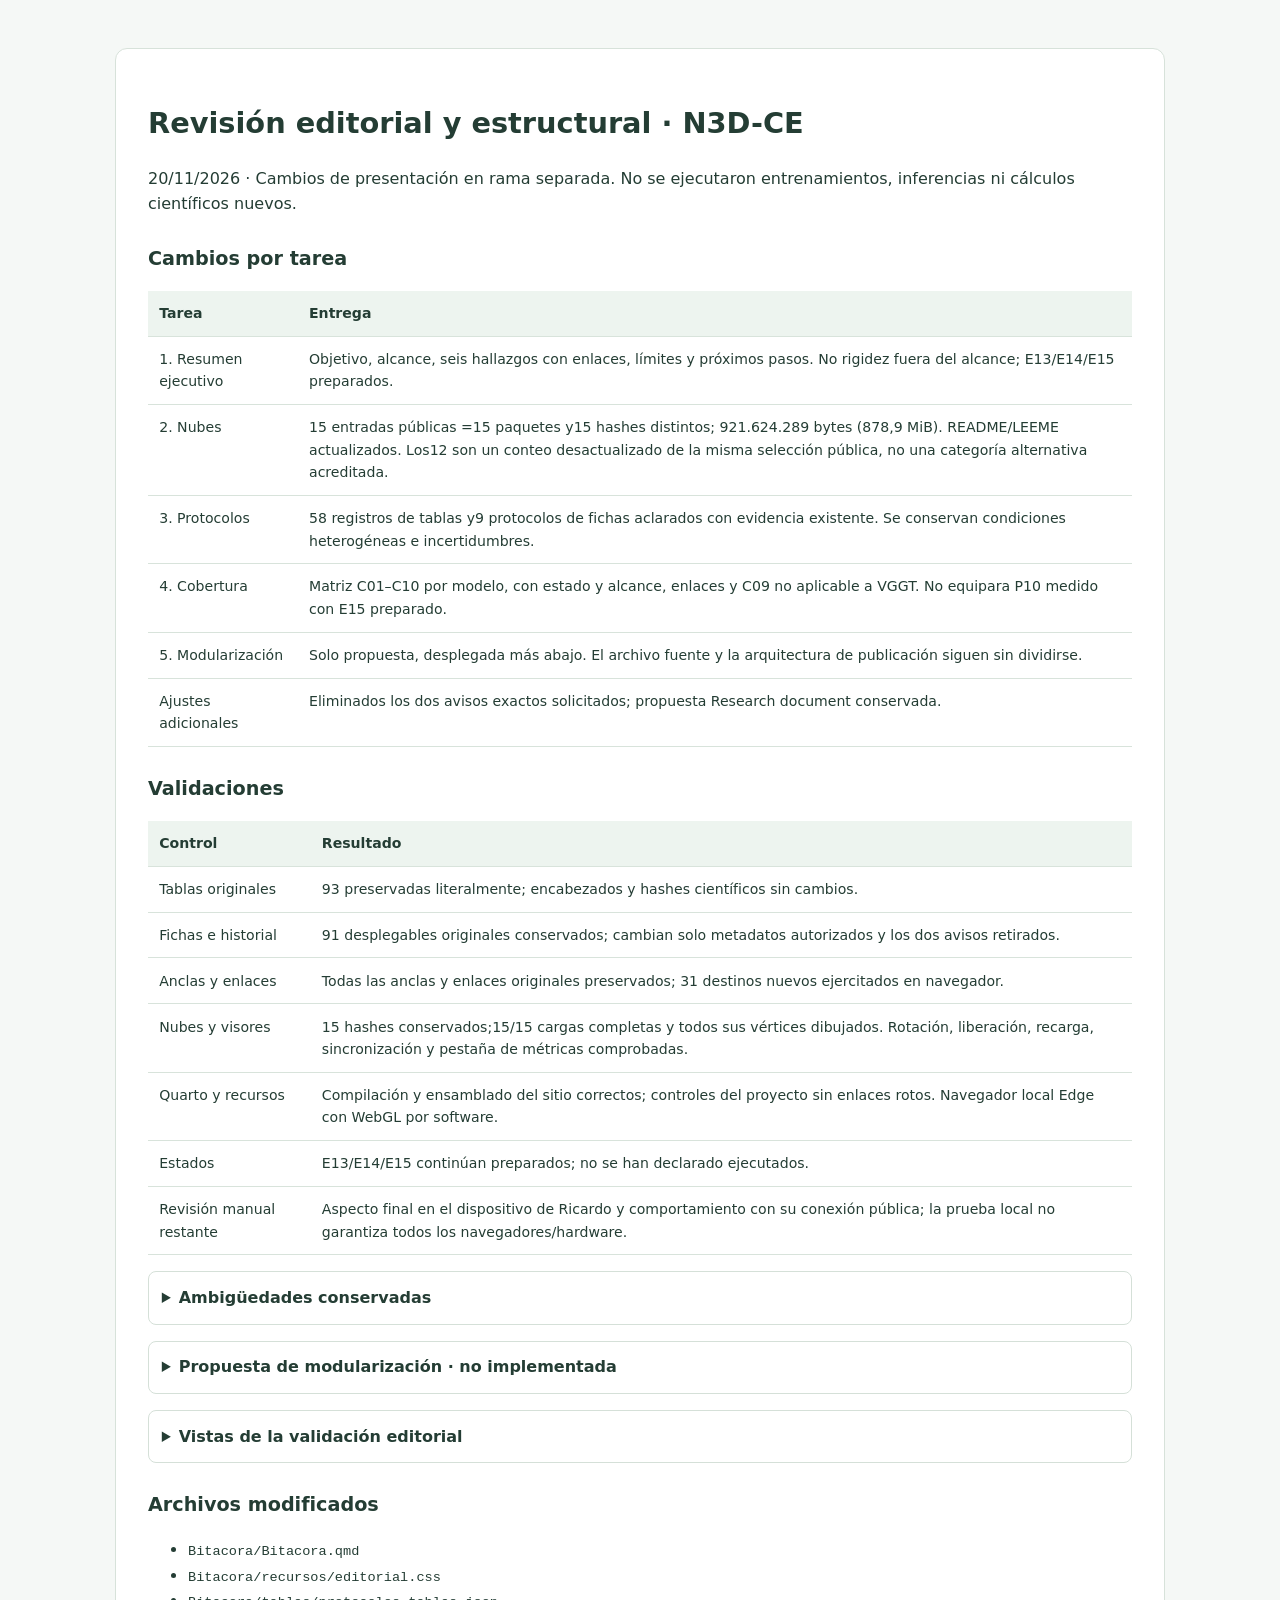
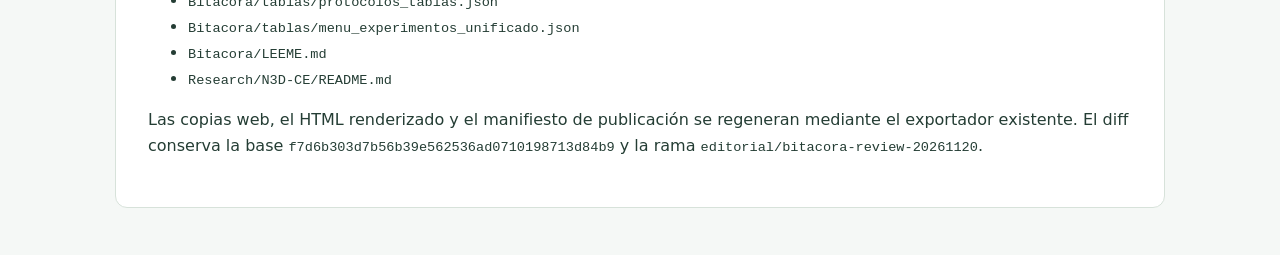
==== N3D-CE/contenido/revision_editorial_20261120/Informe_revision_editorial.html @ 88db0e4b "Improve N3D-CE executive overview, evidence coverage and protocol readability" ====
<!doctype html><html lang="es"><meta charset="utf-8"><meta name="viewport" content="width=device-width,initial-scale=1"><title>Revisión editorial N3D-CE</title>
<style>body{font:16px/1.6 system-ui;color:#243d34;background:#f5f8f6;max-width:1050px;margin:2rem auto;padding:1rem}main{background:white;padding:2rem;border:1px solid #d7e2da;border-radius:12px}h1{font-size:1.8rem}h2{font-size:1.2rem;margin-top:1.7rem}table{border-collapse:collapse;width:100%;font-size:.88rem}td,th{padding:.7rem;border-bottom:1px solid #d8e3db;text-align:left;vertical-align:top}th{background:#edf4ef}details{border:1px solid #d5e0d8;padding:.8rem;margin:1rem 0;border-radius:8px}summary{cursor:pointer;font-weight:650}code{font-size:.85rem;overflow-wrap:anywhere}img{max-width:100%;height:auto;border:1px solid #d8e0da}a{color:#12605a}.note{background:#f1f6f2;padding:1rem}</style><main>
<h1>Revisión editorial y estructural · N3D-CE</h1><p>20/11/2026 · Cambios de presentación en rama separada. No se ejecutaron entrenamientos, inferencias ni cálculos científicos nuevos.</p>
<h2>Cambios por tarea</h2>
<table><thead><tr><th>Tarea</th><th>Entrega</th></tr></thead><tbody><tr><td>1. Resumen ejecutivo</td><td>Objetivo, alcance, seis hallazgos con enlaces, límites y próximos pasos. No rigidez fuera del alcance; E13/E14/E15 preparados.</td></tr><tr><td>2. Nubes</td><td>15 entradas públicas =15 paquetes y15 hashes distintos; 921.624.289 bytes (878,9 MiB). README/LEEME actualizados. Los12 son un conteo desactualizado de la misma selección pública, no una categoría alternativa acreditada.</td></tr><tr><td>3. Protocolos</td><td>58 registros de tablas y9 protocolos de fichas aclarados con evidencia existente. Se conservan condiciones heterogéneas e incertidumbres.</td></tr><tr><td>4. Cobertura</td><td>Matriz C01–C10 por modelo, con estado y alcance, enlaces y C09 no aplicable a VGGT. No equipara P10 medido con E15 preparado.</td></tr><tr><td>5. Modularización</td><td>Solo propuesta, desplegada más abajo. El archivo fuente y la arquitectura de publicación siguen sin dividirse.</td></tr><tr><td>Ajustes adicionales</td><td>Eliminados los dos avisos exactos solicitados; propuesta Research document conservada.</td></tr></tbody></table>
<h2>Validaciones</h2>
<table><thead><tr><th>Control</th><th>Resultado</th></tr></thead><tbody><tr><td>Tablas originales</td><td>93 preservadas literalmente; encabezados y hashes científicos sin cambios.</td></tr><tr><td>Fichas e historial</td><td>91 desplegables originales conservados; cambian solo metadatos autorizados y los dos avisos retirados.</td></tr><tr><td>Anclas y enlaces</td><td>Todas las anclas y enlaces originales preservados; 31 destinos nuevos ejercitados en navegador.</td></tr><tr><td>Nubes y visores</td><td>15 hashes conservados;15/15 cargas completas y todos sus vértices dibujados. Rotación, liberación, recarga, sincronización y pestaña de métricas comprobadas.</td></tr><tr><td>Quarto y recursos</td><td>Compilación y ensamblado del sitio correctos; controles del proyecto sin enlaces rotos. Navegador local Edge con WebGL por software.</td></tr><tr><td>Estados</td><td>E13/E14/E15 continúan preparados; no se han declarado ejecutados.</td></tr><tr><td>Revisión manual restante</td><td>Aspecto final en el dispositivo de Ricardo y comportamiento con su conexión pública; la prueba local no garantiza todos los navegadores/hardware.</td></tr></tbody></table>
<details><summary>Ambigüedades conservadas</summary><ul><li>Los benchmarks publicados no documentan aquí todos sus N, resolución y unidades originales por dataset. No se sustituyen por valores C3VD.</li><li>Los diagnósticos con varias normalizaciones/registros mantienen columnas separadas; no se inventa un alineamiento único.</li><li>Cuando una ficha histórica no fija inequívocamente el agregado/contexto, se mantiene su alcance y se registra el campo en validation.json.</li><li>C01 VGG-T³ se limita a las cohortes pareadas acreditadas; C04/C10 siguen parciales por ausencia de GT temporal SCARED. C09 VGG-T³ conserva el barrido C3VD D19, sin extenderlo a SCARED.</li></ul></details>
<details><summary>Propuesta de modularización · no implementada</summary><p>Conviene evaluar una división por secciones cuando el contenido editorial esté estable. Quarto puede seguir produciendo un único documento, pero no se cambia nada en esta revisión.</p>
<table><thead><tr><th>Archivo fuente propuesto</th><th>Contenido que podría incluir</th><th>Ventaja / riesgo</th></tr></thead><tbody><tr><td>contenido/00-portada-resumen.qmd</td><td>Portada, resumen y matriz</td><td>Lectura editorial independiente; mantener entero el bloque HTML y sus detalles.</td></tr><tr><td>contenido/10-vggttt-c3vd.qmd</td><td>Datos, entrenamientos y resultados C3VD</td><td>Revisión por dataset; conservar ids y orden de tablas.</td></tr><tr><td>contenido/11-vggttt-scared.qmd</td><td>SCARED y transferencia</td><td>Separar evidencia; no duplicar bloques GT ni protocolos.</td></tr><tr><td>contenido/12-vggttt-experimentos.qmd</td><td>63 fichas y filtros actuales</td><td>Mantener #experimentos, #all-experiment-cards y todos sus atributos.</td></tr><tr><td>contenido/20-vggt.qmd</td><td>VGGT P01–P16 y pruebas C</td><td>Evitar conflictos entre modelos; no separar detalles HTML a mitad.</td></tr><tr><td>contenido/30-comparacion.qmd</td><td>VGGT vs VGG-T³</td><td>Protocolos pareados reunidos; conservar las rutas y límites.</td></tr><tr><td>contenido/40-referencias.qmd</td><td>Referencias y enlaces</td><td>Mantener todos los #ref y research-ref; evitar IDs automáticos nuevos.</td></tr></tbody></table>
<p><strong>Riesgos a probar antes de dividir:</strong> rutas relativas desde los includes; niveles de encabezado e IDs; cierres de bloques HTML/Markdown; filtros JavaScript y orden de los nodos; iframes y rutas relativas de nubes; versión de Quarto; y exportación a Pages.</p><p>El exportador actual copia Bitacora.qmd y una lista explícita de recursos: no acredita todavía copiar nuevos includes. Una futura modularización necesitaría una allowlist de esos fuentes y comparar HTML/anclas/tablas/visores con el monolito. No se hacen hoy esos cambios ni se crean dichos archivos.</p></details>
<details><summary>Vistas de la validación editorial</summary><p>Estas capturas verifican presentación y controles; no son nuevos resultados científicos.</p><img src="resumen-desktop.png" alt="Resumen ejecutivo en escritorio"><img src="resumen-movil.png" alt="Resumen en pantalla estrecha"><img src="visor-comparacion.png" alt="Comparación de dos nubes con todos los puntos"></details>
<h2>Archivos modificados</h2><ul><li><code>Bitacora/Bitacora.qmd</code></li><li><code>Bitacora/recursos/editorial.css</code></li><li><code>Bitacora/tablas/protocolos_tablas.json</code></li><li><code>Bitacora/tablas/menu_experimentos_unificado.json</code></li><li><code>Bitacora/LEEME.md</code></li><li><code>Research/N3D-CE/README.md</code></li></ul>
<p>Las copias web, el HTML renderizado y el manifiesto de publicación se regeneran mediante el exportador existente. El diff conserva la base <code>f7d6b303d7b56b39e562536ad0710198713d84b9</code> y la rama <code>editorial/bitacora-review-20261120</code>.</p></main></html>
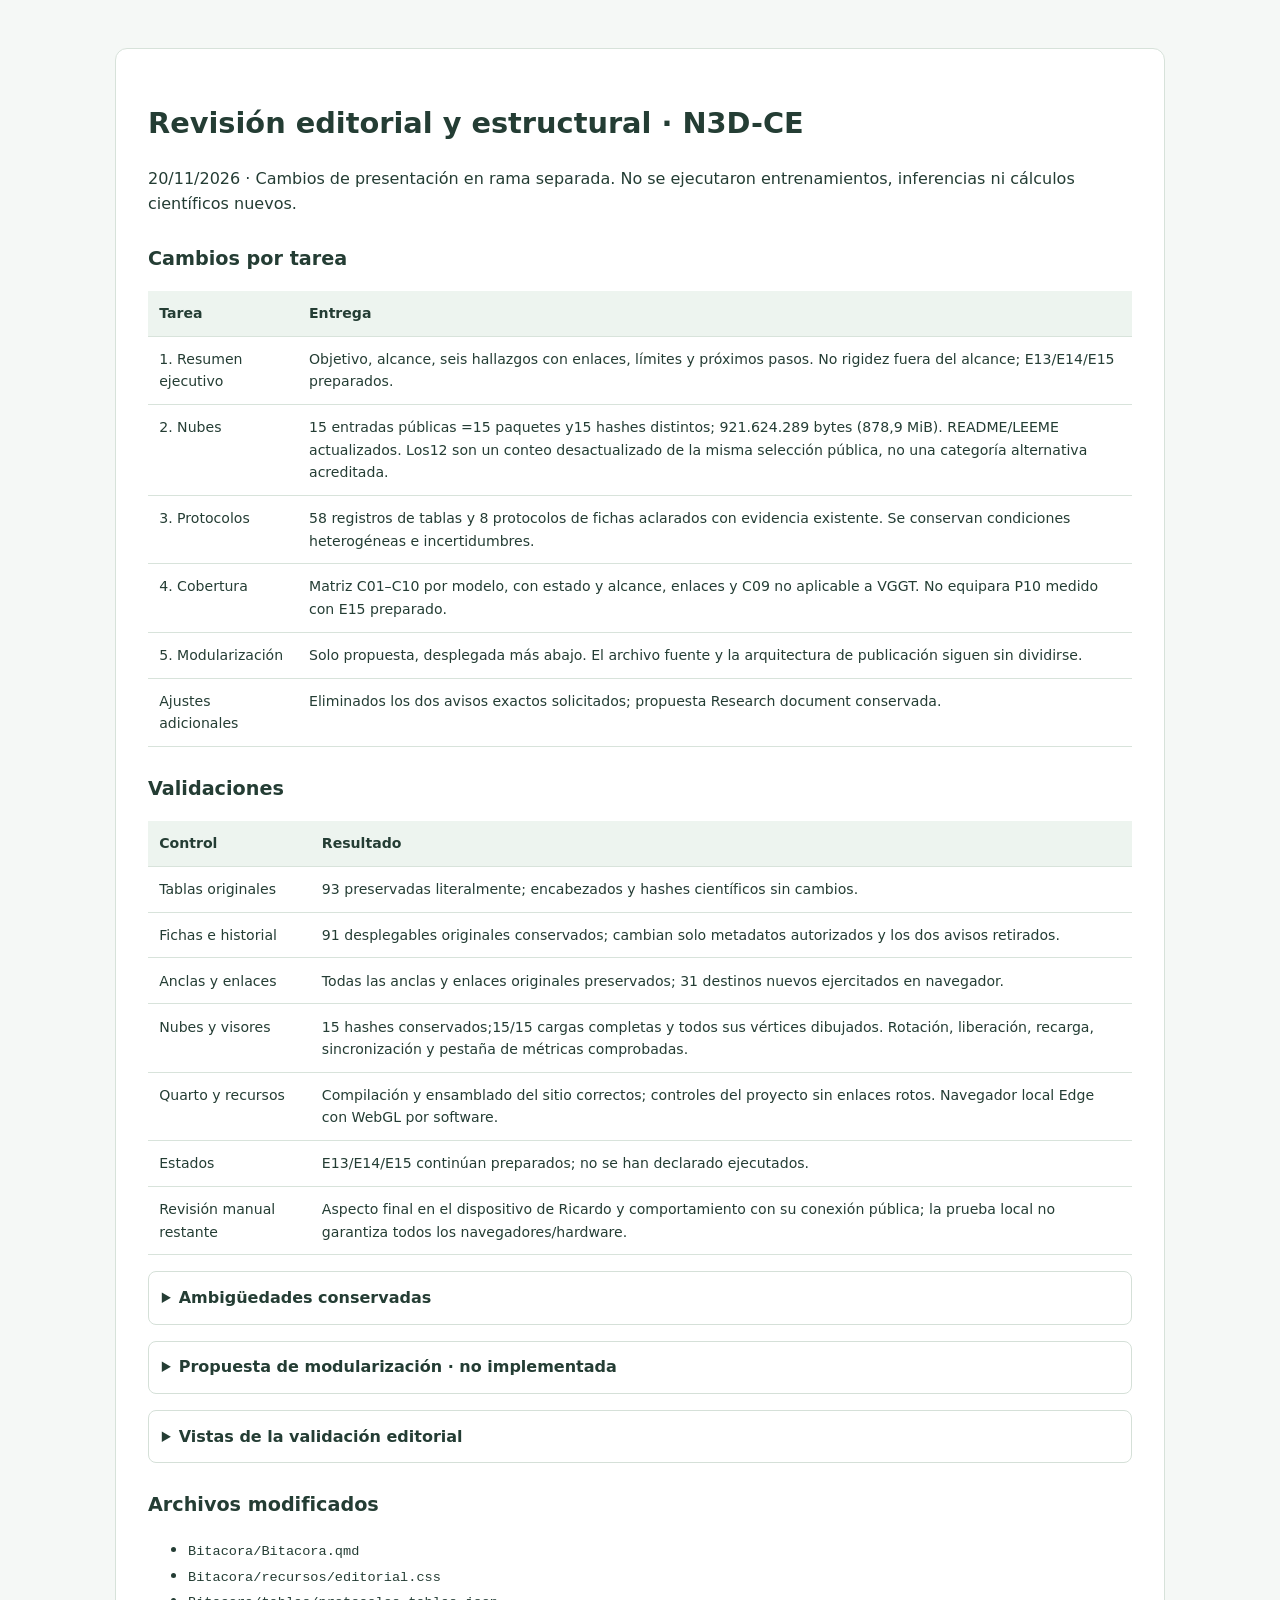
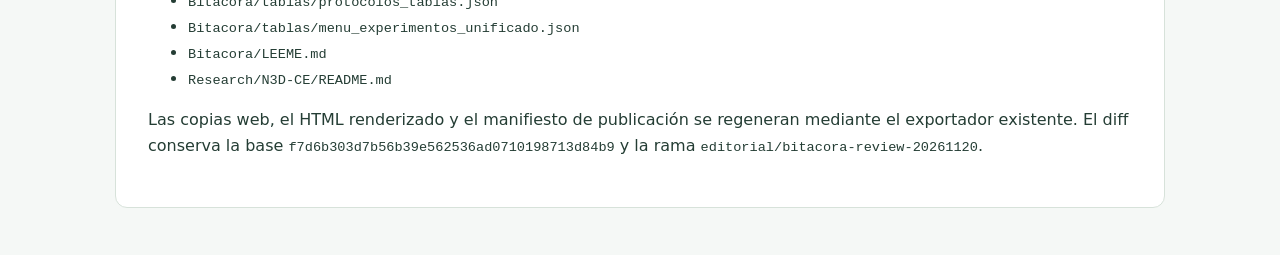
==== commit 27f29e2f: "Correct verified experiment protocol count in editorial report" ====
--- a/N3D-CE/contenido/revision_editorial_20261120/Informe_revision_editorial.html
+++ b/N3D-CE/contenido/revision_editorial_20261120/Informe_revision_editorial.html
@@ -2,7 +2,7 @@
 <style>body{font:16px/1.6 system-ui;color:#243d34;background:#f5f8f6;max-width:1050px;margin:2rem auto;padding:1rem}main{background:white;padding:2rem;border:1px solid #d7e2da;border-radius:12px}h1{font-size:1.8rem}h2{font-size:1.2rem;margin-top:1.7rem}table{border-collapse:collapse;width:100%;font-size:.88rem}td,th{padding:.7rem;border-bottom:1px solid #d8e3db;text-align:left;vertical-align:top}th{background:#edf4ef}details{border:1px solid #d5e0d8;padding:.8rem;margin:1rem 0;border-radius:8px}summary{cursor:pointer;font-weight:650}code{font-size:.85rem;overflow-wrap:anywhere}img{max-width:100%;height:auto;border:1px solid #d8e0da}a{color:#12605a}.note{background:#f1f6f2;padding:1rem}</style><main>
 <h1>Revisión editorial y estructural · N3D-CE</h1><p>20/11/2026 · Cambios de presentación en rama separada. No se ejecutaron entrenamientos, inferencias ni cálculos científicos nuevos.</p>
 <h2>Cambios por tarea</h2>
-<table><thead><tr><th>Tarea</th><th>Entrega</th></tr></thead><tbody><tr><td>1. Resumen ejecutivo</td><td>Objetivo, alcance, seis hallazgos con enlaces, límites y próximos pasos. No rigidez fuera del alcance; E13/E14/E15 preparados.</td></tr><tr><td>2. Nubes</td><td>15 entradas públicas =15 paquetes y15 hashes distintos; 921.624.289 bytes (878,9 MiB). README/LEEME actualizados. Los12 son un conteo desactualizado de la misma selección pública, no una categoría alternativa acreditada.</td></tr><tr><td>3. Protocolos</td><td>58 registros de tablas y9 protocolos de fichas aclarados con evidencia existente. Se conservan condiciones heterogéneas e incertidumbres.</td></tr><tr><td>4. Cobertura</td><td>Matriz C01–C10 por modelo, con estado y alcance, enlaces y C09 no aplicable a VGGT. No equipara P10 medido con E15 preparado.</td></tr><tr><td>5. Modularización</td><td>Solo propuesta, desplegada más abajo. El archivo fuente y la arquitectura de publicación siguen sin dividirse.</td></tr><tr><td>Ajustes adicionales</td><td>Eliminados los dos avisos exactos solicitados; propuesta Research document conservada.</td></tr></tbody></table>
+<table><thead><tr><th>Tarea</th><th>Entrega</th></tr></thead><tbody><tr><td>1. Resumen ejecutivo</td><td>Objetivo, alcance, seis hallazgos con enlaces, límites y próximos pasos. No rigidez fuera del alcance; E13/E14/E15 preparados.</td></tr><tr><td>2. Nubes</td><td>15 entradas públicas =15 paquetes y15 hashes distintos; 921.624.289 bytes (878,9 MiB). README/LEEME actualizados. Los12 son un conteo desactualizado de la misma selección pública, no una categoría alternativa acreditada.</td></tr><tr><td>3. Protocolos</td><td>58 registros de tablas y 8 protocolos de fichas aclarados con evidencia existente. Se conservan condiciones heterogéneas e incertidumbres.</td></tr><tr><td>4. Cobertura</td><td>Matriz C01–C10 por modelo, con estado y alcance, enlaces y C09 no aplicable a VGGT. No equipara P10 medido con E15 preparado.</td></tr><tr><td>5. Modularización</td><td>Solo propuesta, desplegada más abajo. El archivo fuente y la arquitectura de publicación siguen sin dividirse.</td></tr><tr><td>Ajustes adicionales</td><td>Eliminados los dos avisos exactos solicitados; propuesta Research document conservada.</td></tr></tbody></table>
 <h2>Validaciones</h2>
 <table><thead><tr><th>Control</th><th>Resultado</th></tr></thead><tbody><tr><td>Tablas originales</td><td>93 preservadas literalmente; encabezados y hashes científicos sin cambios.</td></tr><tr><td>Fichas e historial</td><td>91 desplegables originales conservados; cambian solo metadatos autorizados y los dos avisos retirados.</td></tr><tr><td>Anclas y enlaces</td><td>Todas las anclas y enlaces originales preservados; 31 destinos nuevos ejercitados en navegador.</td></tr><tr><td>Nubes y visores</td><td>15 hashes conservados;15/15 cargas completas y todos sus vértices dibujados. Rotación, liberación, recarga, sincronización y pestaña de métricas comprobadas.</td></tr><tr><td>Quarto y recursos</td><td>Compilación y ensamblado del sitio correctos; controles del proyecto sin enlaces rotos. Navegador local Edge con WebGL por software.</td></tr><tr><td>Estados</td><td>E13/E14/E15 continúan preparados; no se han declarado ejecutados.</td></tr><tr><td>Revisión manual restante</td><td>Aspecto final en el dispositivo de Ricardo y comportamiento con su conexión pública; la prueba local no garantiza todos los navegadores/hardware.</td></tr></tbody></table>
 <details><summary>Ambigüedades conservadas</summary><ul><li>Los benchmarks publicados no documentan aquí todos sus N, resolución y unidades originales por dataset. No se sustituyen por valores C3VD.</li><li>Los diagnósticos con varias normalizaciones/registros mantienen columnas separadas; no se inventa un alineamiento único.</li><li>Cuando una ficha histórica no fija inequívocamente el agregado/contexto, se mantiene su alcance y se registra el campo en validation.json.</li><li>C01 VGG-T³ se limita a las cohortes pareadas acreditadas; C04/C10 siguen parciales por ausencia de GT temporal SCARED. C09 VGG-T³ conserva el barrido C3VD D19, sin extenderlo a SCARED.</li></ul></details>
